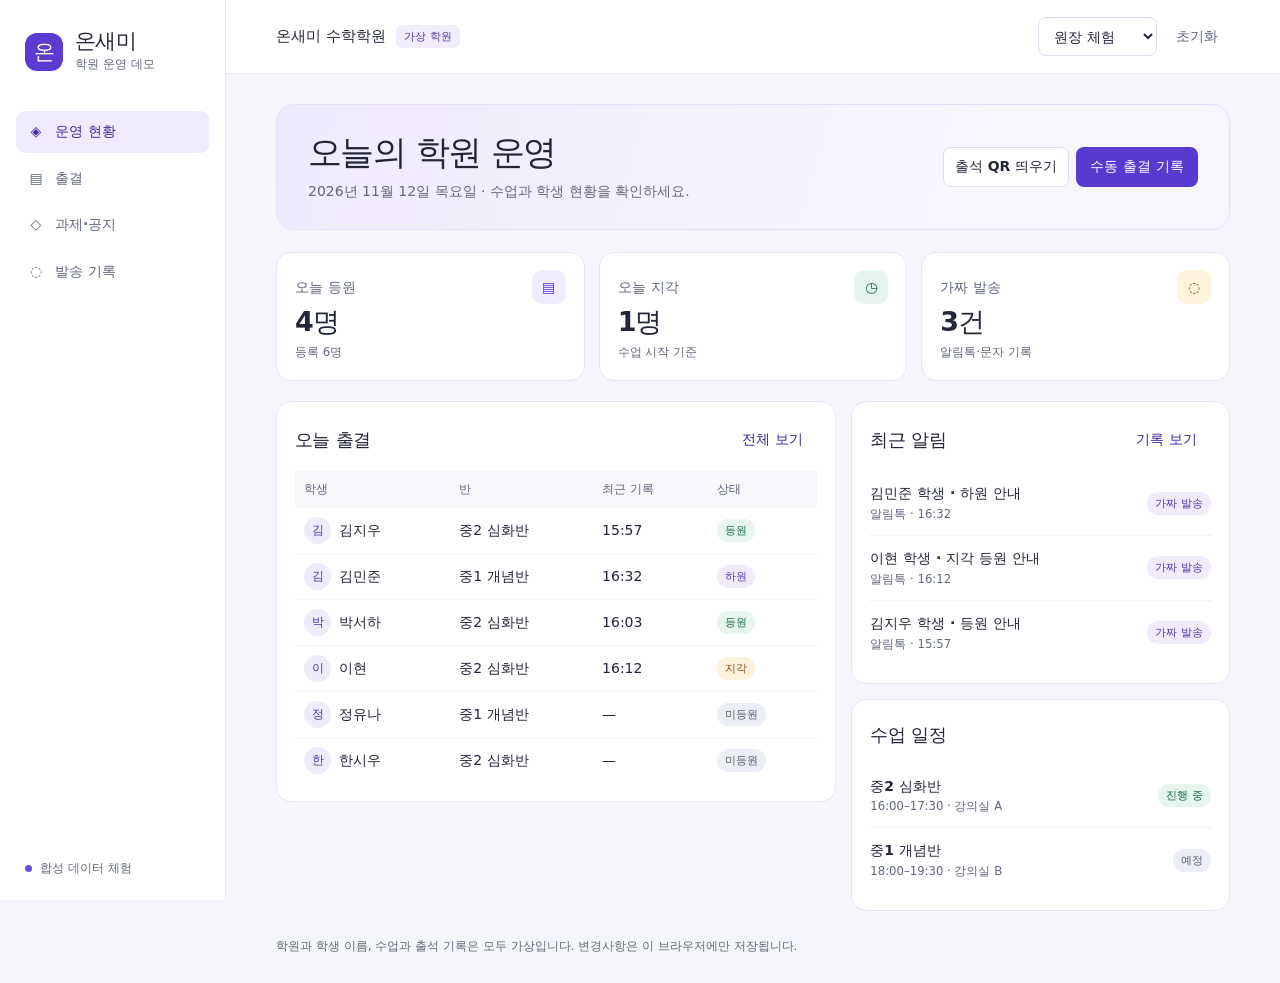
==== index.html @ d490b88b "Publish static academy project demonstrations" ====
<!doctype html>
<html lang="ko">
<head>
  <meta charset="utf-8">
  <meta name="viewport" content="width=device-width, initial-scale=1">
  <meta name="robots" content="noindex,nofollow">
  <meta name="color-scheme" content="light">
  <meta http-equiv="Content-Security-Policy" content="default-src 'self'; style-src 'self'; script-src 'self'; img-src 'self'; media-src 'self' blob:; connect-src 'none'; object-src 'none'; form-action 'none'; base-uri 'none'">
  <meta name="referrer" content="no-referrer">
  <meta name="description" content="합성 데이터로 체험하는 학원 운영 플랫폼 데모">
  <title>온새미 수학학원 · 가상 운영 데모</title>
  <link rel="stylesheet" href="style.css">
  <script src="assets/qr-vendor.js" defer></script>
  <script src="demo.js" defer></script>
</head>
<body data-demo="generic">
  <a class="skip" href="#content">본문으로 이동</a>
  <div class="shell">
    <aside class="rail" aria-label="학원 메뉴">
      <div class="brand">
        <span class="monogram" aria-hidden="true">온</span>
        <div><strong>온새미</strong><span>학원 운영 데모</span></div>
      </div>
      <nav class="navigation" id="navigation" aria-label="화면 선택"></nav>
      <div class="rail-foot"><span class="demo-dot" aria-hidden="true"></span>합성 데이터 체험</div>
    </aside>
    <div class="workspace">
      <header class="topbar">
        <div class="school"><strong>온새미 수학학원</strong><span>가상 학원</span></div>
        <div class="top-actions">
          <label for="role" class="sr-only">체험 역할</label>
          <select id="role">
            <option value="owner">원장 체험</option>
            <option value="teacher">선생님 체험</option>
            <option value="student">학생 체험</option>
            <option value="parent">보호자 체험</option>
          </select>
          <button id="reset" class="ghost" type="button">초기화</button>
        </div>
      </header>
      <main id="content" tabindex="-1"></main>
      <footer>학원과 학생 이름, 수업과 출석 기록은 모두 가상입니다. 변경사항은 이 브라우저에만 저장됩니다.</footer>
    </div>
  </div>
  <dialog id="dialog" aria-labelledby="dialog-title"></dialog>
  <div id="feedback" class="toast" role="status" aria-live="polite" hidden></div>
  <noscript>데모 화면을 보려면 브라우저에서 JavaScript를 켜 주세요.</noscript>
</body>
</html>
---- style.css ----
:root {
  color: #232638;
  background: #f5f6fc;
  font: 14px/1.55 Inter, Pretendard, "Noto Sans KR", "Malgun Gothic", system-ui, sans-serif;
  font-synthesis: none;
  --ink: #232638;
  --muted: #62687c;
  --purple: #583ad0;
  --purple-dark: #43279e;
  --tint: #f0ebfe;
  --line: #e6e7f0;
  --white: #fff;
}
*, *::before, *::after { box-sizing: border-box; }
body { margin: 0; }
button, select { font: inherit; }
button, select { cursor: pointer; }
button:focus-visible, select:focus-visible, a:focus-visible { outline: 3px solid #7056de; outline-offset: 3px; }
button[disabled] { cursor: default; opacity: .55; }
button { min-height: 39px; }
h1, h2, h3, p { margin: 0; }
a { color: inherit; }
.sr-only, .skip:not(:focus) { position: absolute; width: 1px; height: 1px; padding: 0; clip-path: inset(50%); overflow: hidden; white-space: nowrap; }
.skip:focus { position: fixed; z-index: 4; left: 12px; top: 12px; padding: 10px 14px; background: white; }
.proposal-banner { position: sticky; top: 0; z-index: 2; padding: 10px 16px; color: #fff; background: #60263b; text-align: center; font-size: 14px; font-weight: 780; }
.proposal-intro { padding: clamp(20px, 4vw, 38px) clamp(16px, 6vw, 78px); border-bottom: 1px solid #ebdfd8; background: #faf1e9; display: flex; flex-wrap: wrap; align-items: end; justify-content: space-between; gap: 16px; }
.proposal-intro h1 { margin: 4px 0 6px; font-size: clamp(25px, 5vw, 39px); line-height: 1.15; letter-spacing: -.045em; }
.proposal-intro p { max-width: 54ch; color: #684957; }
.proposal-label { font-weight: 760; font-size: 12px; }
.proposal-actions { display: flex; align-items: center; flex-wrap: wrap; gap: 8px; }
.proposal-jump { display: inline-block; text-decoration: none; }
[data-demo="bomnal"] .rail { top: 41px; }
[data-demo="bomnal"] #content { scroll-margin-top: 48px; }
.shell { min-height: 100vh; display: grid; grid-template-columns: 226px minmax(0, 1fr); }
.rail { position: sticky; top: 0; height: 100vh; display: flex; flex-direction: column; padding: 29px 16px 22px; background: #fff; border-right: 1px solid var(--line); }
.brand { display: flex; align-items: center; gap: 12px; margin: 0 9px 36px; }
.brand strong { display: block; line-height: 1.16; font-size: 21px; letter-spacing: -.035em; }
.brand div span, .rail-foot { font-size: 12px; color: var(--muted); }
.monogram { display: grid; place-items: center; width: 38px; height: 38px; border-radius: 12px; background: #5c3bd0; color: white; font: 800 21px/1 system-ui, sans-serif; }
.navigation { display: grid; gap: 5px; }
.nav-button { border: 0; padding: 10px 12px; border-radius: 9px; background: transparent; color: var(--muted); display: flex; align-items: center; gap: 11px; text-align: left; white-space: nowrap; font-weight: 620; }
.nav-button:hover, .nav-button[aria-current="page"] { background: var(--tint); color: var(--purple-dark); }
.nav-button > span { min-width: 16px; text-align: center; }
.rail-foot { margin: auto 9px 0; display: flex; align-items: center; gap: 8px; }
.demo-dot { width: 7px; height: 7px; border-radius: 50%; background: #6950d6; }
.workspace { min-width: 0; }
.topbar { min-height: 74px; padding: 12px clamp(20px, 4vw, 50px); border-bottom: 1px solid var(--line); background: #fff; display: flex; gap: 14px; justify-content: space-between; align-items: center; }
.school { display: flex; gap: 10px; align-items: center; flex-wrap: wrap; }
.school strong { font-size: 15px; }
.school span, .tag { padding: 3px 8px; color: #5239a8; background: #f1edfc; border-radius: 6px; font-size: 11px; font-weight: 740; white-space: nowrap; }
.top-actions { display: flex; gap: 7px; flex-shrink: 0; }
select, .ghost, .secondary { color: var(--ink); border: 1px solid #dbdeec; border-radius: 8px; background: #fff; padding: 8px 11px; font-weight: 650; }
.ghost { border-color: transparent; color: var(--muted); }
.ghost:hover, .secondary:hover { background: #f5f3fd; color: var(--purple-dark); }
.primary, .text-button { border: 1px solid transparent; border-radius: 8px; padding: 8px 13px; font-weight: 730; }
.primary { background: var(--purple); color: #fff; }
.primary:hover { background: var(--purple-dark); }
.text-button { color: var(--purple-dark); background: none; }
.text-button:hover { background: var(--tint); }
.danger { color: #a32b4b; }
#content { max-width: 1320px; padding: 30px clamp(20px, 4vw, 50px) 22px; margin: auto; }
.hero { padding: 27px 31px; border: 1px solid #e6e0fc; border-radius: 18px; background: linear-gradient(105deg, #f0eafe, #f8f6fd 75%); margin-bottom: 22px; display: flex; align-items: center; justify-content: space-between; gap: 18px; }
.hero h1, .page-title { font-size: clamp(23px, 3.1vw, 34px); font-weight: 790; line-height: 1.2; letter-spacing: -.045em; }
.hero p, .subtitle { margin-top: 8px; color: var(--muted); }
.page-head { display: flex; gap: 12px; flex-wrap: wrap; justify-content: space-between; align-items: flex-start; margin: 1px 0 22px; }
.metrics { display: grid; grid-template-columns: repeat(3, minmax(0, 1fr)); gap: 14px; margin: 0 0 20px; }
.metric, .panel { border: 1px solid var(--line); background: var(--white); border-radius: 15px; }
.metric { padding: 17px 18px; }
.metric-top { display: flex; align-items: center; justify-content: space-between; gap: 5px; color: var(--muted); font-weight: 650; }
.metric-icon { display: grid; place-items: center; width: 34px; height: 34px; border-radius: 10px; background: var(--tint); color: var(--purple); flex: none; }
.metric:nth-child(2) .metric-icon { color: #18684e; background: #e6f6ef; }
.metric:nth-child(3) .metric-icon { color: #87500f; background: #fff3de; }
.metric strong { display: block; font-size: 27px; letter-spacing: -.035em; line-height: 1.35; }
.metric small { color: var(--muted); }
.columns { display: grid; grid-template-columns: minmax(0, 1.48fr) minmax(0, 1fr); align-items: start; gap: 15px; }
.panel { min-width: 0; padding: 18px; }
.panel + .panel.stack { margin-top: 15px; }
.panel-head { display: flex; gap: 8px; align-items: center; justify-content: space-between; margin-bottom: 12px; min-height: 34px; }
.panel-head h2 { font-size: 18px; letter-spacing: -.028em; }
.table-scroll { overflow-x: auto; }
table { border-collapse: collapse; width: 100%; text-align: left; white-space: nowrap; }
th { color: var(--muted); background: #f7f7fc; font-size: 12px; font-weight: 680; }
th, td { padding: 9px; }
td { border-bottom: 1px solid #eff0f6; }
tr:last-child td { border-bottom: 0; }
.status { display: inline-flex; align-items: center; border-radius: 20px; padding: 3px 8px; white-space: nowrap; font-size: 11px; font-weight: 780; }
.status.green { color: #176a49; background: #e6f5ed; }
.status.orange { color: #865214; background: #fff1dc; }
.status.purple { color: #553aae; background: #f0eafb; }
.status.neutral { color: #545b71; background: #eceef5; }
.status.red { color: #9b3050; background: #fdebf0; }
.item-list { list-style: none; margin: 0; padding: 0; }
.item { display: flex; gap: 12px; align-items: center; justify-content: space-between; padding: 12px 0; border-bottom: 1px solid #eff0f6; }
.item:last-child { border-bottom: 0; }
.item strong, .item small { display: block; }
.item small, .note, footer { color: var(--muted); }
.item .actions { justify-content: flex-end; }
.actions { display: flex; gap: 7px; align-items: center; flex-wrap: wrap; }
.name { display: flex; align-items: center; gap: 8px; }
.avatar { width: 27px; height: 27px; display: grid; place-items: center; flex: none; border-radius: 50%; background: #eeebfa; color: #4f37a9; font-size: 12px; font-weight: 760; }
.empty { padding: 17px 4px; color: var(--muted); }
.progress { width: 100%; height: 8px; border: 0; border-radius: 12px; appearance: none; background: #ebebf4; }
.progress::-webkit-progress-bar { background: #ebebf4; border-radius: 12px; }
.progress::-webkit-progress-value { background: var(--purple); border-radius: 12px; }
.progress::-moz-progress-bar { background: var(--purple); border-radius: 12px; }
.media-preview { color: #fff; background: radial-gradient(ellipse at 35% 35%, #6d55ce, #2c245f 72%); border-radius: 12px; margin-bottom: 16px; display: grid; place-content: center; min-height: 138px; text-align: center; padding: 14px; }
.media-preview strong { font-size: 19px; }
.media-preview small { color: #eae2fd; }
.mock-qr { width: 130px; height: 130px; border: 8px solid #eeebf7; border-radius: 8px; margin: 0 auto 3px; background: conic-gradient(#403579 25%, #f8f7fc 0 50%, #403579 0 75%, #f8f7fc 0) 0 0 / 15px 15px; }
.live-qr { display: block; width: min(300px, 100%); height: auto; margin-inline: auto; border: 1px solid var(--line); border-radius: 10px; background: #fff; image-rendering: pixelated; }
.qr-camera { display: block; width: 100%; min-height: 160px; max-height: 45vh; aspect-ratio: 4 / 3; object-fit: contain; border-radius: 12px; background: #202139; }
.progress-description { display: flex; justify-content: space-between; gap: 10px; margin-top: 5px; color: var(--muted); font-size: 12px; }
.parent-picker { display: flex; gap: 7px; margin-bottom: 14px; flex-wrap: wrap; }
.parent-picker [aria-pressed="true"] { background: var(--tint); color: var(--purple-dark); border-color: #c9baf1; }
footer { max-width: 1320px; margin: auto; padding: 4px clamp(20px, 4vw, 50px) 27px; font-size: 12px; }
dialog { width: min(480px, calc(100% - 28px)); border: 0; border-radius: 17px; padding: 24px; color: var(--ink); box-shadow: 0 14px 66px #20123b49; }
dialog::backdrop { background: #261d4a75; }
dialog h2 { margin-bottom: 14px; }
dialog .dialog-body { display: grid; gap: 13px; }
dialog label { display: grid; gap: 5px; font-weight: 670; }
dialog .note { font-size: 12px; }
.dialog-actions { display: flex; justify-content: flex-end; gap: 7px; margin-top: 4px; }
.toast { position: fixed; bottom: 20px; right: 20px; z-index: 3; max-width: calc(100% - 40px); background: #29233f; color: white; border-radius: 10px; padding: 12px 16px; box-shadow: 0 6px 24px #24194030; }
@media (max-width: 950px) { .shell { grid-template-columns: 185px minmax(0, 1fr); } .columns { grid-template-columns: minmax(0, 1fr); } }
@media (max-width: 720px) {
  .shell { display: flex; flex-direction: column; }
  .rail { position: static; height: auto; padding: 12px 13px 9px; border: 0; border-bottom: 1px solid var(--line); }
  .brand { margin: 0 0 9px; }
  .brand strong { font-size: 17px; }
  .monogram { width: 31px; height: 31px; border-radius: 9px; font-size: 17px; }
  .navigation { display: flex; overflow-x: auto; padding: 1px 1px 4px; }
  .nav-button { flex: none; padding: 6px 9px; gap: 6px; font-size: 12px; }
  .rail-foot { display: none; }
  .topbar { min-height: 58px; padding: 9px 13px; }
  .school { gap: 3px 6px; }
  .school strong { font-size: 12px; }
  .school span { font-size: 10px; padding: 2px 4px; }
  .top-actions { gap: 3px; }
  .top-actions select, .top-actions button { padding: 6px; font-size: 12px; }
  #content { padding: 18px 13px; }
  .hero { flex-wrap: wrap; padding: 18px; margin-bottom: 14px; }
  .metrics { gap: 6px; margin-bottom: 14px; }
  .metric { padding: 8px; }
  .metric-top { font-size: 11px; }
  .metric strong { font-size: 23px; }
  .metric small { font-size: 10px; }
  .metric-icon { width: 25px; height: 25px; }
  .panel { padding: 13px; }
  footer { padding: 2px 13px 18px; }
}
@media (max-width: 370px) { .metric-icon { display: none; } .school span { display: none; } }
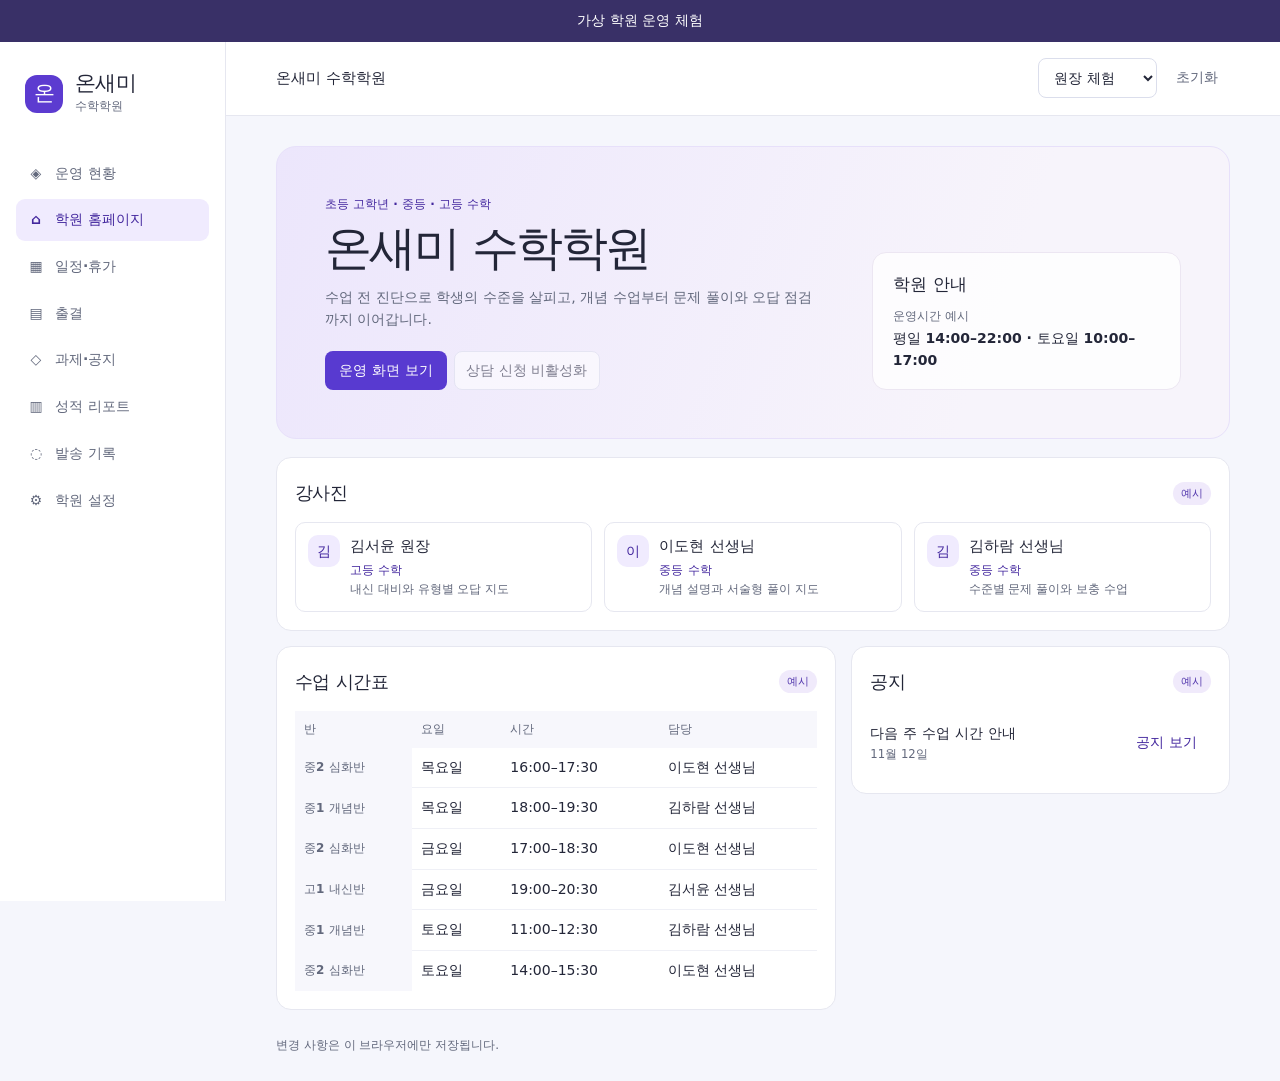
==== commit 11e8f02e: "Expand the academy demonstrations and update the walkthrough" ====
--- a/index.html
+++ b/index.html
@@ -5,28 +5,28 @@
   <meta name="viewport" content="width=device-width, initial-scale=1">
   <meta name="robots" content="noindex,nofollow">
   <meta name="color-scheme" content="light">
-  <meta http-equiv="Content-Security-Policy" content="default-src 'self'; style-src 'self'; script-src 'self'; img-src 'self'; media-src 'self' blob:; connect-src 'none'; object-src 'none'; form-action 'none'; base-uri 'none'">
+  <meta http-equiv="Content-Security-Policy" content="default-src 'self'; style-src 'self'; script-src 'self'; img-src 'self' blob:; media-src 'self' blob:; connect-src 'none'; object-src 'none'; form-action 'none'; base-uri 'none'">
   <meta name="referrer" content="no-referrer">
-  <meta name="description" content="합성 데이터로 체험하는 학원 운영 플랫폼 데모">
-  <title>온새미 수학학원 · 가상 운영 데모</title>
+  <meta name="description" content="온새미 수학학원 운영 화면 체험">
+  <title>온새미 수학학원 · 운영 체험</title>
   <link rel="stylesheet" href="style.css">
   <script src="assets/qr-vendor.js" defer></script>
   <script src="demo.js" defer></script>
 </head>
 <body data-demo="generic">
   <a class="skip" href="#content">본문으로 이동</a>
+  <div class="proposal-banner general-banner">가상 학원 운영 체험</div>
   <div class="shell">
     <aside class="rail" aria-label="학원 메뉴">
       <div class="brand">
         <span class="monogram" aria-hidden="true">온</span>
-        <div><strong>온새미</strong><span>학원 운영 데모</span></div>
+        <div><strong>온새미</strong><span>수학학원</span></div>
       </div>
       <nav class="navigation" id="navigation" aria-label="화면 선택"></nav>
-      <div class="rail-foot"><span class="demo-dot" aria-hidden="true"></span>합성 데이터 체험</div>
     </aside>
     <div class="workspace">
       <header class="topbar">
-        <div class="school"><strong>온새미 수학학원</strong><span>가상 학원</span></div>
+        <div class="school"><strong>온새미 수학학원</strong></div>
         <div class="top-actions">
           <label for="role" class="sr-only">체험 역할</label>
           <select id="role">
@@ -39,7 +39,7 @@
         </div>
       </header>
       <main id="content" tabindex="-1"></main>
-      <footer>학원과 학생 이름, 수업과 출석 기록은 모두 가상입니다. 변경사항은 이 브라우저에만 저장됩니다.</footer>
+      <footer>변경 사항은 이 브라우저에만 저장됩니다.</footer>
     </div>
   </div>
   <dialog id="dialog" aria-labelledby="dialog-title"></dialog>
--- a/style.css
+++ b/style.css
@@ -13,9 +13,9 @@
 }
 *, *::before, *::after { box-sizing: border-box; }
 body { margin: 0; }
-button, select { font: inherit; }
+button, select, input { font: inherit; }
 button, select { cursor: pointer; }
-button:focus-visible, select:focus-visible, a:focus-visible { outline: 3px solid #7056de; outline-offset: 3px; }
+button:focus-visible, select:focus-visible, input:focus-visible, a:focus-visible, .file-choice:focus-within { outline: 3px solid #7056de; outline-offset: 3px; }
 button[disabled] { cursor: default; opacity: .55; }
 button { min-height: 39px; }
 h1, h2, h3, p { margin: 0; }
@@ -23,26 +23,17 @@
 .sr-only, .skip:not(:focus) { position: absolute; width: 1px; height: 1px; padding: 0; clip-path: inset(50%); overflow: hidden; white-space: nowrap; }
 .skip:focus { position: fixed; z-index: 4; left: 12px; top: 12px; padding: 10px 14px; background: white; }
 .proposal-banner { position: sticky; top: 0; z-index: 2; padding: 10px 16px; color: #fff; background: #60263b; text-align: center; font-size: 14px; font-weight: 780; }
-.proposal-intro { padding: clamp(20px, 4vw, 38px) clamp(16px, 6vw, 78px); border-bottom: 1px solid #ebdfd8; background: #faf1e9; display: flex; flex-wrap: wrap; align-items: end; justify-content: space-between; gap: 16px; }
-.proposal-intro h1 { margin: 4px 0 6px; font-size: clamp(25px, 5vw, 39px); line-height: 1.15; letter-spacing: -.045em; }
-.proposal-intro p { max-width: 54ch; color: #684957; }
-.proposal-label { font-weight: 760; font-size: 12px; }
-.proposal-actions { display: flex; align-items: center; flex-wrap: wrap; gap: 8px; }
-.proposal-jump { display: inline-block; text-decoration: none; }
-[data-demo="bomnal"] .rail { top: 41px; }
-[data-demo="bomnal"] #content { scroll-margin-top: 48px; }
+.general-banner { background: #393067; }
 .shell { min-height: 100vh; display: grid; grid-template-columns: 226px minmax(0, 1fr); }
-.rail { position: sticky; top: 0; height: 100vh; display: flex; flex-direction: column; padding: 29px 16px 22px; background: #fff; border-right: 1px solid var(--line); }
+.rail { position: sticky; top: 41px; height: calc(100dvh - 41px); overflow-y: auto; display: flex; flex-direction: column; padding: 29px 16px 22px; background: #fff; border-right: 1px solid var(--line); }
 .brand { display: flex; align-items: center; gap: 12px; margin: 0 9px 36px; }
 .brand strong { display: block; line-height: 1.16; font-size: 21px; letter-spacing: -.035em; }
-.brand div span, .rail-foot { font-size: 12px; color: var(--muted); }
+.brand div span { font-size: 12px; color: var(--muted); }
 .monogram { display: grid; place-items: center; width: 38px; height: 38px; border-radius: 12px; background: #5c3bd0; color: white; font: 800 21px/1 system-ui, sans-serif; }
 .navigation { display: grid; gap: 5px; }
 .nav-button { border: 0; padding: 10px 12px; border-radius: 9px; background: transparent; color: var(--muted); display: flex; align-items: center; gap: 11px; text-align: left; white-space: nowrap; font-weight: 620; }
 .nav-button:hover, .nav-button[aria-current="page"] { background: var(--tint); color: var(--purple-dark); }
 .nav-button > span { min-width: 16px; text-align: center; }
-.rail-foot { margin: auto 9px 0; display: flex; align-items: center; gap: 8px; }
-.demo-dot { width: 7px; height: 7px; border-radius: 50%; background: #6950d6; }
 .workspace { min-width: 0; }
 .topbar { min-height: 74px; padding: 12px clamp(20px, 4vw, 50px); border-bottom: 1px solid var(--line); background: #fff; display: flex; gap: 14px; justify-content: space-between; align-items: center; }
 .school { display: flex; gap: 10px; align-items: center; flex-wrap: wrap; }
@@ -58,7 +49,7 @@
 .text-button { color: var(--purple-dark); background: none; }
 .text-button:hover { background: var(--tint); }
 .danger { color: #a32b4b; }
-#content { max-width: 1320px; padding: 30px clamp(20px, 4vw, 50px) 22px; margin: auto; }
+#content { max-width: 1320px; padding: 30px clamp(20px, 4vw, 50px) 22px; margin: auto; scroll-margin-top: 48px; }
 .hero { padding: 27px 31px; border: 1px solid #e6e0fc; border-radius: 18px; background: linear-gradient(105deg, #f0eafe, #f8f6fd 75%); margin-bottom: 22px; display: flex; align-items: center; justify-content: space-between; gap: 18px; }
 .hero h1, .page-title { font-size: clamp(23px, 3.1vw, 34px); font-weight: 790; line-height: 1.2; letter-spacing: -.045em; }
 .hero p, .subtitle { margin-top: 8px; color: var(--muted); }
@@ -121,6 +112,44 @@
 dialog .note { font-size: 12px; }
 .dialog-actions { display: flex; justify-content: flex-end; gap: 7px; margin-top: 4px; }
 .toast { position: fixed; bottom: 20px; right: 20px; z-index: 3; max-width: calc(100% - 40px); background: #29233f; color: white; border-radius: 10px; padding: 12px 16px; box-shadow: 0 6px 24px #24194030; }
+.academy-hero { display: grid; grid-template-columns: minmax(0, 1.3fr) minmax(230px, .8fr); gap: clamp(20px, 4vw, 44px); align-items: end; margin-bottom: 18px; padding: clamp(22px, 4vw, 48px); border-radius: 20px; border: 1px solid #e7e0fa; background: linear-gradient(110deg, #ece6fc, #f7f4fb 74%); }
+[data-demo="bomnal"] .academy-hero { background: linear-gradient(110deg, #faeee7, #fbf6f2 74%); border-color: #efdfd6; }
+.academy-hero h1 { margin: 8px 0 12px; font-size: clamp(29px, 5vw, 47px); line-height: 1.15; letter-spacing: -.055em; }
+.academy-hero p { color: var(--muted); max-width: 55ch; }
+.academy-hero .academy-eyebrow { color: var(--purple-dark); font-size: 12px; font-weight: 760; }
+.academy-hero .actions { margin-top: 20px; }
+.academy-card { padding: 18px 20px; border: 1px solid #ece6f2; border-radius: 14px; background: #fffc; }
+.academy-card h2 { font-size: 17px; }
+.academy-card .note { font-size: 11px; margin-top: 9px; }
+.school-contact, .settings-grid { display: grid; gap: 10px; margin: 10px 0 0; }
+.school-contact dt, .settings-grid dt { color: var(--muted); font-size: 12px; font-weight: 680; }
+.school-contact dd, .settings-grid dd { margin: 2px 0 0; font-weight: 700; overflow-wrap: anywhere; }
+.website-sections { display: grid; gap: 15px; }
+.teacher-cards { display: grid; grid-template-columns: repeat(3, minmax(0, 1fr)); gap: 12px; }
+.teacher-cards article { display: flex; align-items: flex-start; gap: 10px; border: 1px solid var(--line); padding: 12px; border-radius: 10px; }
+.teacher-cards h3 { font-size: 15px; }
+.teacher-cards strong { font-size: 12px; color: var(--purple-dark); }
+.teacher-cards .note { font-size: 12px; }
+.teacher-initial { width: 32px; height: 32px; display: grid; place-items: center; flex: none; border-radius: 10px; background: var(--tint); color: var(--purple-dark); font-weight: 760; }
+.class-summary + .class-summary { margin-top: 17px; padding-top: 15px; border-top: 1px solid var(--line); }
+.class-summary h3, .calendar-agenda h3 { font-size: 15px; }
+.overview-bar { margin-top: 8px; }
+.overview-bar > div { display: flex; justify-content: space-between; gap: 10px; }
+.overview-bar strong { font-variant-numeric: tabular-nums; }
+.calendar-days { display: grid; grid-template-columns: repeat(6, minmax(0, 1fr)); gap: 6px; margin: 2px 0 17px; }
+.day-button { display: grid; justify-items: center; gap: 2px; padding: 7px 3px; border: 1px solid var(--line); border-radius: 9px; background: #fff; color: var(--muted); }
+.day-button strong { font-size: 16px; color: var(--ink); }
+.day-button[aria-pressed="true"] { background: var(--tint); color: var(--purple-dark); border-color: #d7c9fa; }
+.field-inline { display: flex; align-items: center; flex-wrap: wrap; gap: 10px; font-weight: 670; }
+.field-inline select { max-width: 100%; }
+.settings-grid { grid-template-columns: repeat(2, minmax(0, 1fr)); gap: 12px; margin-bottom: 15px; }
+.settings-grid > div { padding: 12px 14px; border-radius: 9px; border: 1px solid var(--line); }
+.score-chart { width: 100%; min-width: 0; }
+.score-chart canvas { display: block; width: 100%; height: 200px; }
+.file-choice { display: inline-grid; align-content: center; min-height: 42px; cursor: pointer; }
+.photo-preview { display: block; width: 100%; max-height: 42dvh; object-fit: contain; border-radius: 10px; background: #f5f3fc; }
+.photo-preview[hidden] { display: none; }
+dialog input[type="number"] { width: 100%; padding: 8px 11px; color: var(--ink); border: 1px solid #dbdeec; border-radius: 8px; }
 @media (max-width: 950px) { .shell { grid-template-columns: 185px minmax(0, 1fr); } .columns { grid-template-columns: minmax(0, 1fr); } }
 @media (max-width: 720px) {
   .shell { display: flex; flex-direction: column; }
@@ -128,9 +157,8 @@
   .brand { margin: 0 0 9px; }
   .brand strong { font-size: 17px; }
   .monogram { width: 31px; height: 31px; border-radius: 9px; font-size: 17px; }
-  .navigation { display: flex; overflow-x: auto; padding: 1px 1px 4px; }
-  .nav-button { flex: none; padding: 6px 9px; gap: 6px; font-size: 12px; }
-  .rail-foot { display: none; }
+  .navigation { grid-template-columns: repeat(3, minmax(0, 1fr)); gap: 4px; padding: 1px 1px 4px; }
+  .nav-button { min-width: 0; padding: 6px; gap: 5px; font-size: 12px; white-space: normal; }
   .topbar { min-height: 58px; padding: 9px 13px; }
   .school { gap: 3px 6px; }
   .school strong { font-size: 12px; }
@@ -146,6 +174,9 @@
   .metric small { font-size: 10px; }
   .metric-icon { width: 25px; height: 25px; }
   .panel { padding: 13px; }
+  .academy-hero { grid-template-columns: minmax(0, 1fr); padding: 20px; gap: 16px; }
+  .academy-card { padding: 13px; }
+  .teacher-cards { grid-template-columns: minmax(0, 1fr); gap: 8px; }
   footer { padding: 2px 13px 18px; }
 }
 @media (max-width: 370px) { .metric-icon { display: none; } .school span { display: none; } }
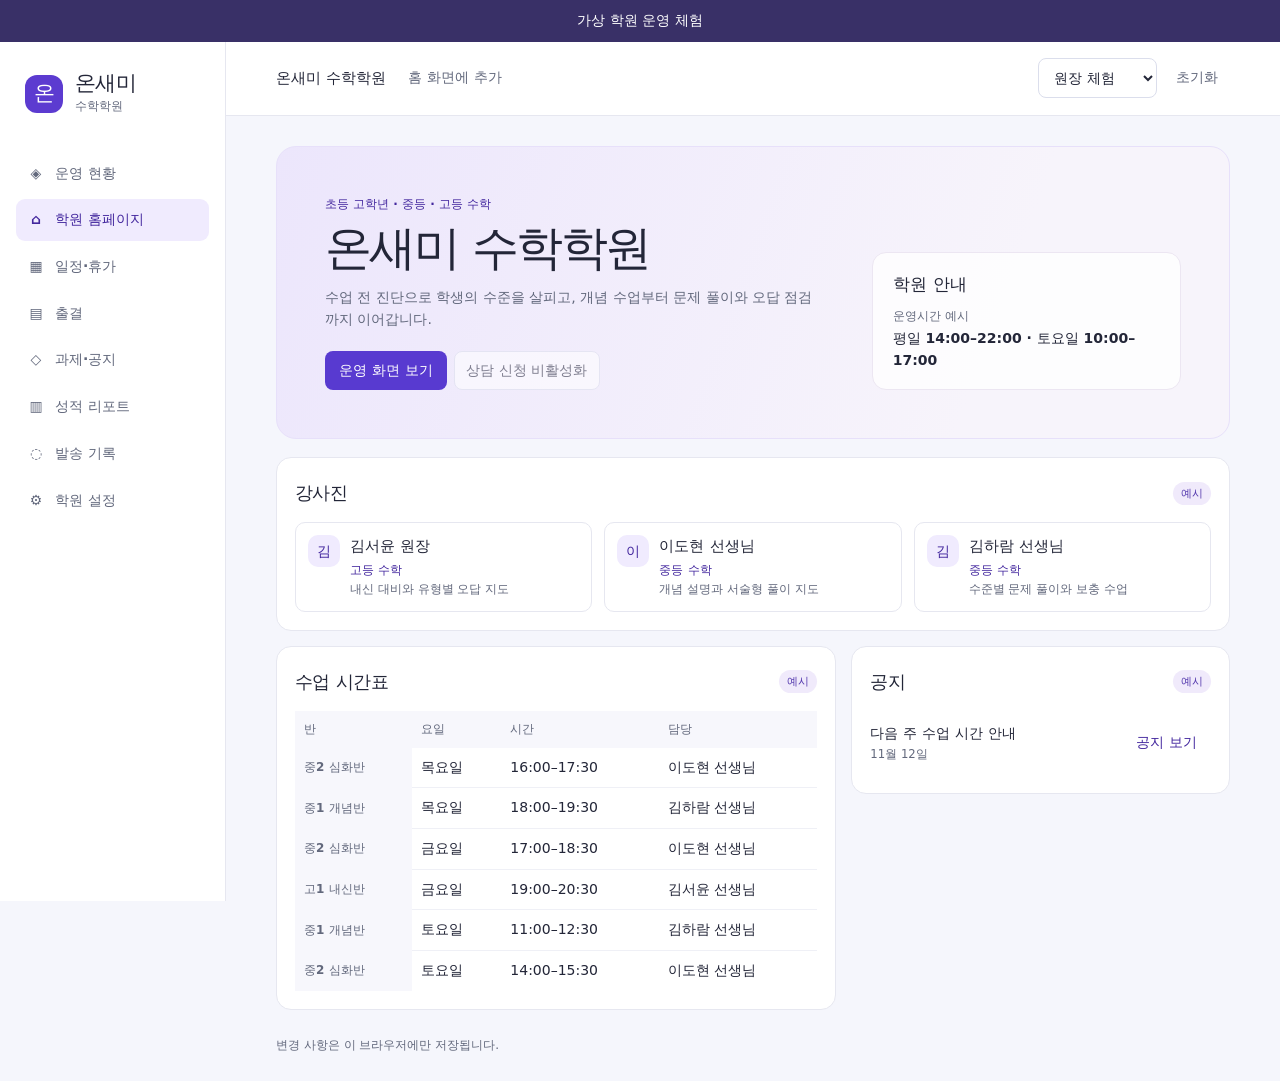
==== commit 14523a4c: "Polish mobile demo reports, home-screen access and walkthroughs" ====
--- a/index.html
+++ b/index.html
@@ -5,10 +5,13 @@
   <meta name="viewport" content="width=device-width, initial-scale=1">
   <meta name="robots" content="noindex,nofollow">
   <meta name="color-scheme" content="light">
-  <meta http-equiv="Content-Security-Policy" content="default-src 'self'; style-src 'self'; script-src 'self'; img-src 'self' blob:; media-src 'self' blob:; connect-src 'none'; object-src 'none'; form-action 'none'; base-uri 'none'">
+  <meta name="theme-color" content="#393067">
+  <meta http-equiv="Content-Security-Policy" content="default-src 'self'; style-src 'self'; script-src 'self'; img-src 'self' blob:; media-src 'self' blob:; manifest-src 'self'; worker-src 'self'; connect-src 'none'; object-src 'none'; form-action 'none'; base-uri 'none'">
   <meta name="referrer" content="no-referrer">
   <meta name="description" content="온새미 수학학원 운영 화면 체험">
   <title>온새미 수학학원 · 운영 체험</title>
+  <link rel="manifest" href="manifest.webmanifest">
+  <link rel="apple-touch-icon" sizes="192x192" href="assets/demo-icon-192.png">
   <link rel="stylesheet" href="style.css">
   <script src="assets/qr-vendor.js" defer></script>
   <script src="demo.js" defer></script>
@@ -26,7 +29,7 @@
     </aside>
     <div class="workspace">
       <header class="topbar">
-        <div class="school"><strong>온새미 수학학원</strong></div>
+        <div class="school"><strong>온새미 수학학원</strong><button id="install-demo" class="ghost install-button" type="button">홈 화면에 추가</button></div>
         <div class="top-actions">
           <label for="role" class="sr-only">체험 역할</label>
           <select id="role">
--- a/style.css
+++ b/style.css
@@ -39,6 +39,7 @@
 .school { display: flex; gap: 10px; align-items: center; flex-wrap: wrap; }
 .school strong { font-size: 15px; }
 .school span, .tag { padding: 3px 8px; color: #5239a8; background: #f1edfc; border-radius: 6px; font-size: 11px; font-weight: 740; white-space: nowrap; }
+.install-button { white-space: nowrap; }
 .top-actions { display: flex; gap: 7px; flex-shrink: 0; }
 select, .ghost, .secondary { color: var(--ink); border: 1px solid #dbdeec; border-radius: 8px; background: #fff; padding: 8px 11px; font-weight: 650; }
 .ghost { border-color: transparent; color: var(--muted); }
@@ -110,6 +111,7 @@
 dialog .dialog-body { display: grid; gap: 13px; }
 dialog label { display: grid; gap: 5px; font-weight: 670; }
 dialog .note { font-size: 12px; }
+.install-steps { display: grid; gap: 8px; margin: 0; padding-inline-start: 23px; }
 .dialog-actions { display: flex; justify-content: flex-end; gap: 7px; margin-top: 4px; }
 .toast { position: fixed; bottom: 20px; right: 20px; z-index: 3; max-width: calc(100% - 40px); background: #29233f; color: white; border-radius: 10px; padding: 12px 16px; box-shadow: 0 6px 24px #24194030; }
 .academy-hero { display: grid; grid-template-columns: minmax(0, 1.3fr) minmax(230px, .8fr); gap: clamp(20px, 4vw, 44px); align-items: end; margin-bottom: 18px; padding: clamp(22px, 4vw, 48px); border-radius: 20px; border: 1px solid #e7e0fa; background: linear-gradient(110deg, #ece6fc, #f7f4fb 74%); }
@@ -144,12 +146,28 @@
 .field-inline select { max-width: 100%; }
 .settings-grid { grid-template-columns: repeat(2, minmax(0, 1fr)); gap: 12px; margin-bottom: 15px; }
 .settings-grid > div { padding: 12px 14px; border-radius: 9px; border: 1px solid var(--line); }
+.grade-report { container-type: inline-size; }
+.grade-cards { display: none; list-style: none; margin: 0; padding: 0; }
+.grade-card { border: 1px solid var(--line); border-radius: 11px; padding: 12px; }
+.grade-card-heading { display: flex; align-items: start; justify-content: space-between; gap: 8px; }
+.grade-card-heading h3 { min-width: 0; font-size: 15px; overflow-wrap: anywhere; }
+.grade-card dl { display: grid; grid-template-columns: repeat(2, minmax(0, 1fr)); gap: 8px 12px; margin: 10px 0 0; }
+.grade-card dt { color: var(--muted); font-size: 12px; }
+.grade-card dd { margin: 1px 0 0; font-weight: 650; overflow-wrap: anywhere; }
 .score-chart { width: 100%; min-width: 0; }
 .score-chart canvas { display: block; width: 100%; height: 200px; }
 .file-choice { display: inline-grid; align-content: center; min-height: 42px; cursor: pointer; }
 .photo-preview { display: block; width: 100%; max-height: 42dvh; object-fit: contain; border-radius: 10px; background: #f5f3fc; }
 .photo-preview[hidden] { display: none; }
 dialog input[type="number"] { width: 100%; padding: 8px 11px; color: var(--ink); border: 1px solid #dbdeec; border-radius: 8px; }
+@container (max-width: 550px) {
+  .grade-report .table-scroll { display: none; }
+  .grade-cards { display: grid; gap: 8px; }
+}
+@media (max-width: 720px), (max-width: 1024px) and (pointer: coarse) {
+  .grade-report .table-scroll { display: none; }
+  .grade-cards { display: grid; gap: 8px; }
+}
 @media (max-width: 950px) { .shell { grid-template-columns: 185px minmax(0, 1fr); } .columns { grid-template-columns: minmax(0, 1fr); } }
 @media (max-width: 720px) {
   .shell { display: flex; flex-direction: column; }
@@ -163,6 +181,7 @@
   .school { gap: 3px 6px; }
   .school strong { font-size: 12px; }
   .school span { font-size: 10px; padding: 2px 4px; }
+  .topbar .install-button { min-height: 29px; padding: 3px 6px; font-size: 12px; }
   .top-actions { gap: 3px; }
   .top-actions select, .top-actions button { padding: 6px; font-size: 12px; }
   #content { padding: 18px 13px; }
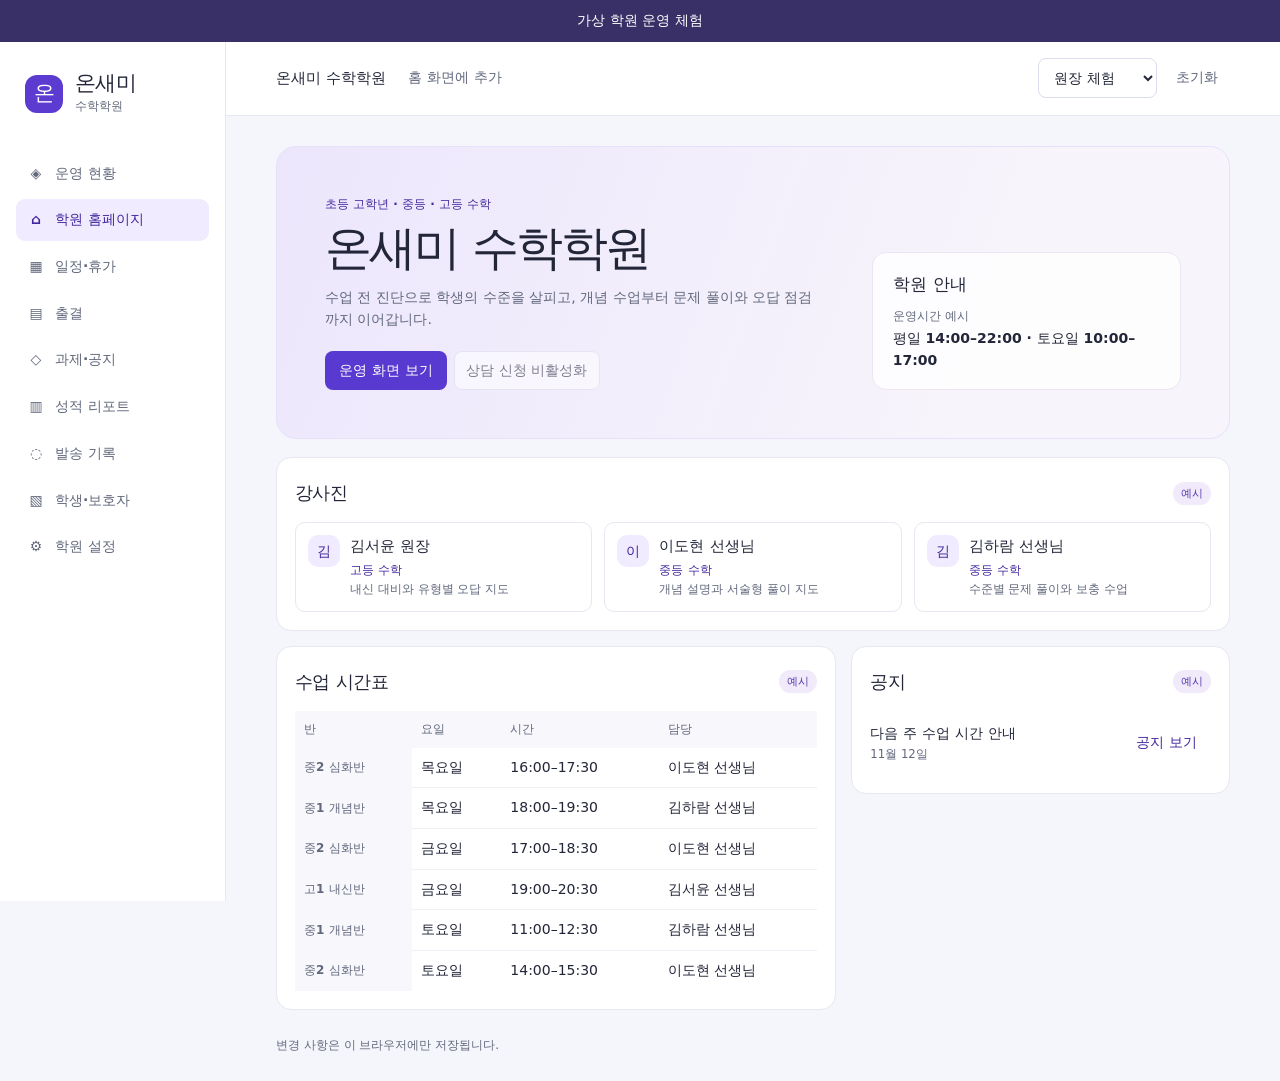
==== commit 0f717d35: "Add synthetic student and guardian roster import demo" ====
--- a/index.html
+++ b/index.html
@@ -14,6 +14,7 @@
   <link rel="apple-touch-icon" sizes="192x192" href="assets/demo-icon-192.png">
   <link rel="stylesheet" href="style.css">
   <script src="assets/qr-vendor.js" defer></script>
+  <script src="assets/roster-samples.js" defer></script>
   <script src="demo.js" defer></script>
 </head>
 <body data-demo="generic">
--- a/style.css
+++ b/style.css
@@ -157,6 +157,20 @@
 .score-chart { width: 100%; min-width: 0; }
 .score-chart canvas { display: block; width: 100%; height: 200px; }
 .file-choice { display: inline-grid; align-content: center; min-height: 42px; cursor: pointer; }
+.roster-files { margin-top: 13px; }
+.roster-download { display: inline-grid; align-content: center; min-height: 42px; text-decoration: none; }
+.roster-examples { margin-top: 4px; }
+.roster-preview, .roster-message { border-top: 1px solid var(--line); margin-top: 14px; padding-top: 15px; }
+.roster-preview { display: grid; gap: 10px; }
+.roster-preview > button { justify-self: start; }
+.roster-rows { display: grid; grid-template-columns: repeat(auto-fit, minmax(min(100%, 245px), 1fr)); gap: 9px; margin: 0; padding: 0; list-style: none; }
+.roster-row { min-width: 0; padding: 12px; border: 1px solid var(--line); border-radius: 11px; }
+.roster-row-heading strong { font-size: 15px; }
+.roster-row-heading { display: flex; align-items: start; justify-content: space-between; flex-wrap: wrap; gap: 6px 10px; overflow-wrap: anywhere; }
+.roster-row dl { display: grid; gap: 5px; margin: 8px 0 0; }
+.roster-row dt { color: var(--muted); font-size: 12px; }
+.roster-row dd { margin: 0; font-weight: 650; overflow-wrap: anywhere; }
+.roster-errors { margin: 8px 0 0; padding-left: 16px; color: #9b3050; font-size: 13px; }
 .photo-preview { display: block; width: 100%; max-height: 42dvh; object-fit: contain; border-radius: 10px; background: #f5f3fc; }
 .photo-preview[hidden] { display: none; }
 dialog input[type="number"] { width: 100%; padding: 8px 11px; color: var(--ink); border: 1px solid #dbdeec; border-radius: 8px; }
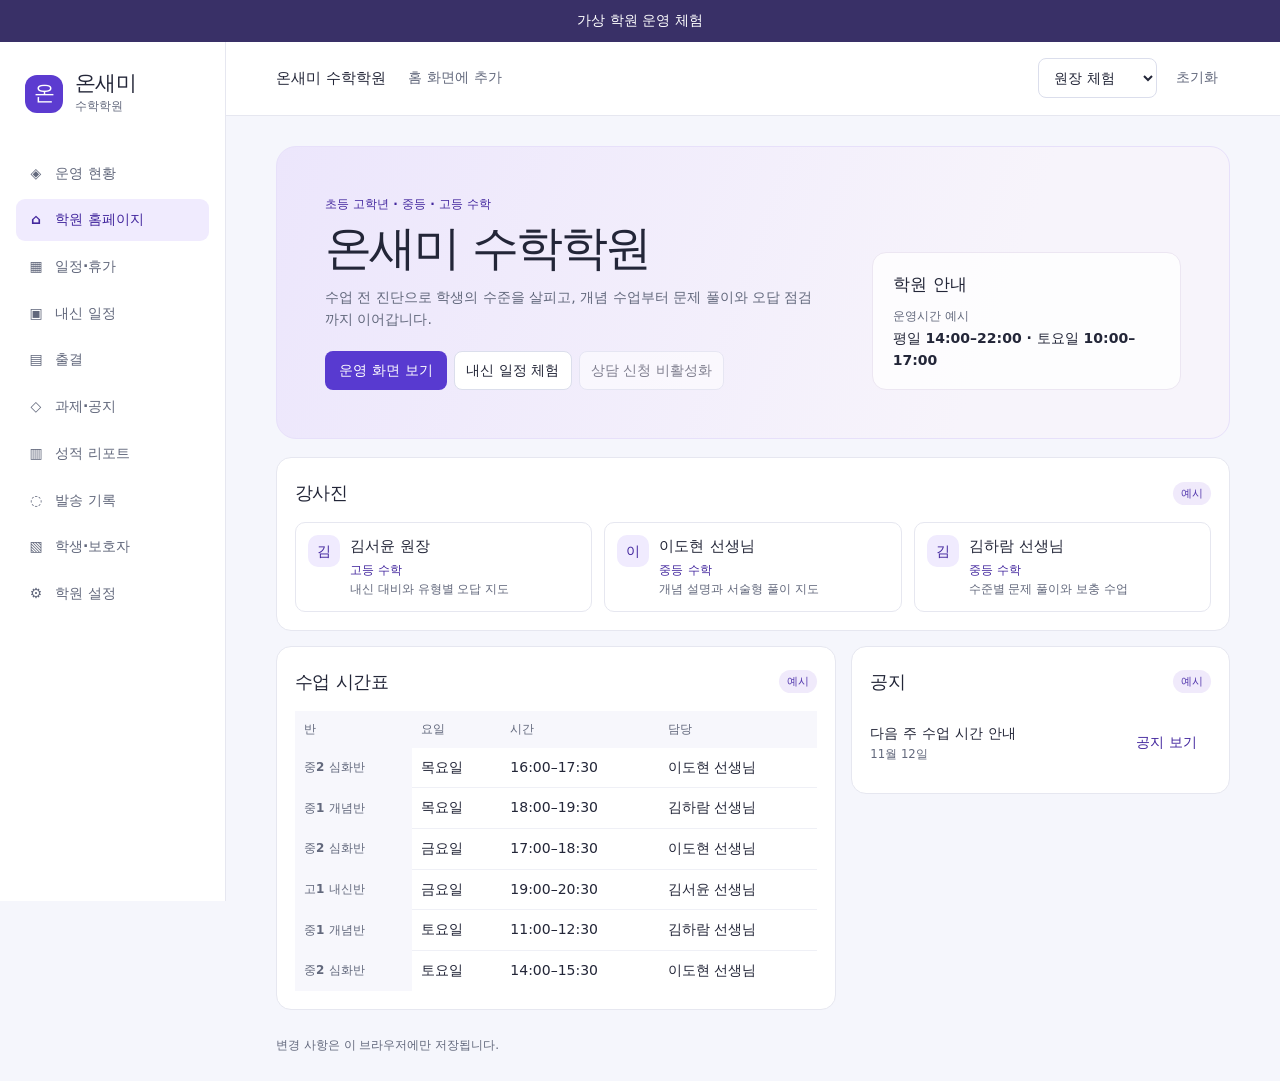
==== commit 8051985a: "Add synthetic school schedule preview to both demos" ====
--- a/index.html
+++ b/index.html
@@ -12,10 +12,11 @@
   <title>온새미 수학학원 · 운영 체험</title>
   <link rel="manifest" href="manifest.webmanifest">
   <link rel="apple-touch-icon" sizes="192x192" href="assets/demo-icon-192.png">
-  <link rel="stylesheet" href="style.css">
+  <link rel="stylesheet" href="style.css?v=school-20261113">
   <script src="assets/qr-vendor.js" defer></script>
-  <script src="assets/roster-samples.js" defer></script>
-  <script src="demo.js" defer></script>
+  <script src="assets/roster-samples.js?v=roster-20261113" defer></script>
+  <script src="assets/school-assessments.js?v=school-20261113" defer></script>
+  <script src="demo.js?v=school-20261113" defer></script>
 </head>
 <body data-demo="generic">
   <a class="skip" href="#content">본문으로 이동</a>
--- a/style.css
+++ b/style.css
@@ -167,10 +167,16 @@
 .roster-row { min-width: 0; padding: 12px; border: 1px solid var(--line); border-radius: 11px; }
 .roster-row-heading strong { font-size: 15px; }
 .roster-row-heading { display: flex; align-items: start; justify-content: space-between; flex-wrap: wrap; gap: 6px 10px; overflow-wrap: anywhere; }
+.roster-class { margin: 1px 0; color: var(--purple-dark); font-size: 13px; font-weight: 650; }
 .roster-row dl { display: grid; gap: 5px; margin: 8px 0 0; }
 .roster-row dt { color: var(--muted); font-size: 12px; }
 .roster-row dd { margin: 0; font-weight: 650; overflow-wrap: anywhere; }
 .roster-errors { margin: 8px 0 0; padding-left: 16px; color: #9b3050; font-size: 13px; }
+.roster-invite-actions { margin-top: 12px; }
+.roster-slips { display: grid; gap: 8px; }
+.roster-slip { display: grid; grid-template-columns: minmax(0, 1fr) 80px; align-items: center; gap: 8px; padding: 11px; border: 1px dashed var(--line); border-radius: 8px; break-inside: avoid; }
+.roster-slip h3 { font-size: 14px; overflow-wrap: anywhere; }
+.roster-slip canvas { display: block; width: 100%; height: auto; image-rendering: pixelated; }
 .photo-preview { display: block; width: 100%; max-height: 42dvh; object-fit: contain; border-radius: 10px; background: #f5f3fc; }
 .photo-preview[hidden] { display: none; }
 dialog input[type="number"] { width: 100%; padding: 8px 11px; color: var(--ink); border: 1px solid #dbdeec; border-radius: 8px; }
@@ -213,3 +219,32 @@
   footer { padding: 2px 13px 18px; }
 }
 @media (max-width: 370px) { .metric-icon { display: none; } .school span { display: none; } }
+@media print {
+  body:has(#dialog[data-roster-print][open]) > :not(#dialog) { display: none !important; }
+  #dialog[data-roster-print][open] { position: static; width: 100%; max-width: none; max-height: none; margin: 0; padding: 0; overflow: visible; border: 0; border-radius: 0; box-shadow: none; }
+  #dialog[data-roster-print]::backdrop { display: none; }
+  #dialog[data-roster-print] .dialog-actions { display: none; }
+  #dialog[data-roster-print] .roster-slip { border-color: #888; }
+}
+
+.school-hero-title, .school-statuses { display: flex; align-items: center; flex-wrap: wrap; gap: 7px; }
+.school-hero .school-demo-note { font-size: 12px; }
+.school-context { margin-bottom: 12px; color: var(--purple-dark); font-weight: 700; }
+.school-events { display: grid; gap: 10px; list-style: none; margin: 0; padding: 0; }
+.school-event { border: 1px solid var(--line); border-radius: 12px; padding: 13px; }
+.school-event:focus-visible { outline: 3px solid #7056de; outline-offset: 2px; }
+.school-event-head, .school-event-footer { display: flex; align-items: start; justify-content: space-between; flex-wrap: wrap; gap: 5px 10px; }
+.school-event-head h3 { margin-top: 2px; font-size: 17px; letter-spacing: -.02em; }
+.school-event-date, .school-event-details dt { color: var(--muted); font-size: 12px; }
+.school-event-details { display: grid; gap: 5px; margin: 9px 0 0; }
+.school-event-details dd { margin: 0; overflow-wrap: anywhere; }
+.school-event-footer { align-items: center; margin-top: 9px; font-size: 12px; }
+.school-event-footer .actions button { min-height: 36px; }
+.school-checklist { display: flex; flex-wrap: wrap; gap: 4px 12px; min-width: 0; padding: 0; border: 0; margin: 7px 0 0; }
+.school-checklist legend { padding: 0; color: var(--muted); font-size: 12px; }
+.school-checklist label, .school-summary-toggle, dialog .school-evidence-control { display: inline-flex; align-items: center; gap: 7px; min-height: 36px; cursor: pointer; }
+.school-checklist input, .school-summary-toggle input, .school-evidence-control input { width: 16px; height: 16px; margin: 0; accent-color: var(--purple); }
+.school-summary-toggle { margin-bottom: 6px; font-weight: 700; }
+.school-date-input { width: 100%; min-width: 0; min-height: 40px; padding: 7px 10px; color: var(--ink); border: 1px solid #dbdeec; border-radius: 8px; }
+.school-demo-error { color: #9b3050; font-weight: 700; }
+.school-evidence-paper { display: grid; gap: 8px; padding: 16px; border: 1px solid var(--line); border-radius: 10px; background: #f7f7fc; }
